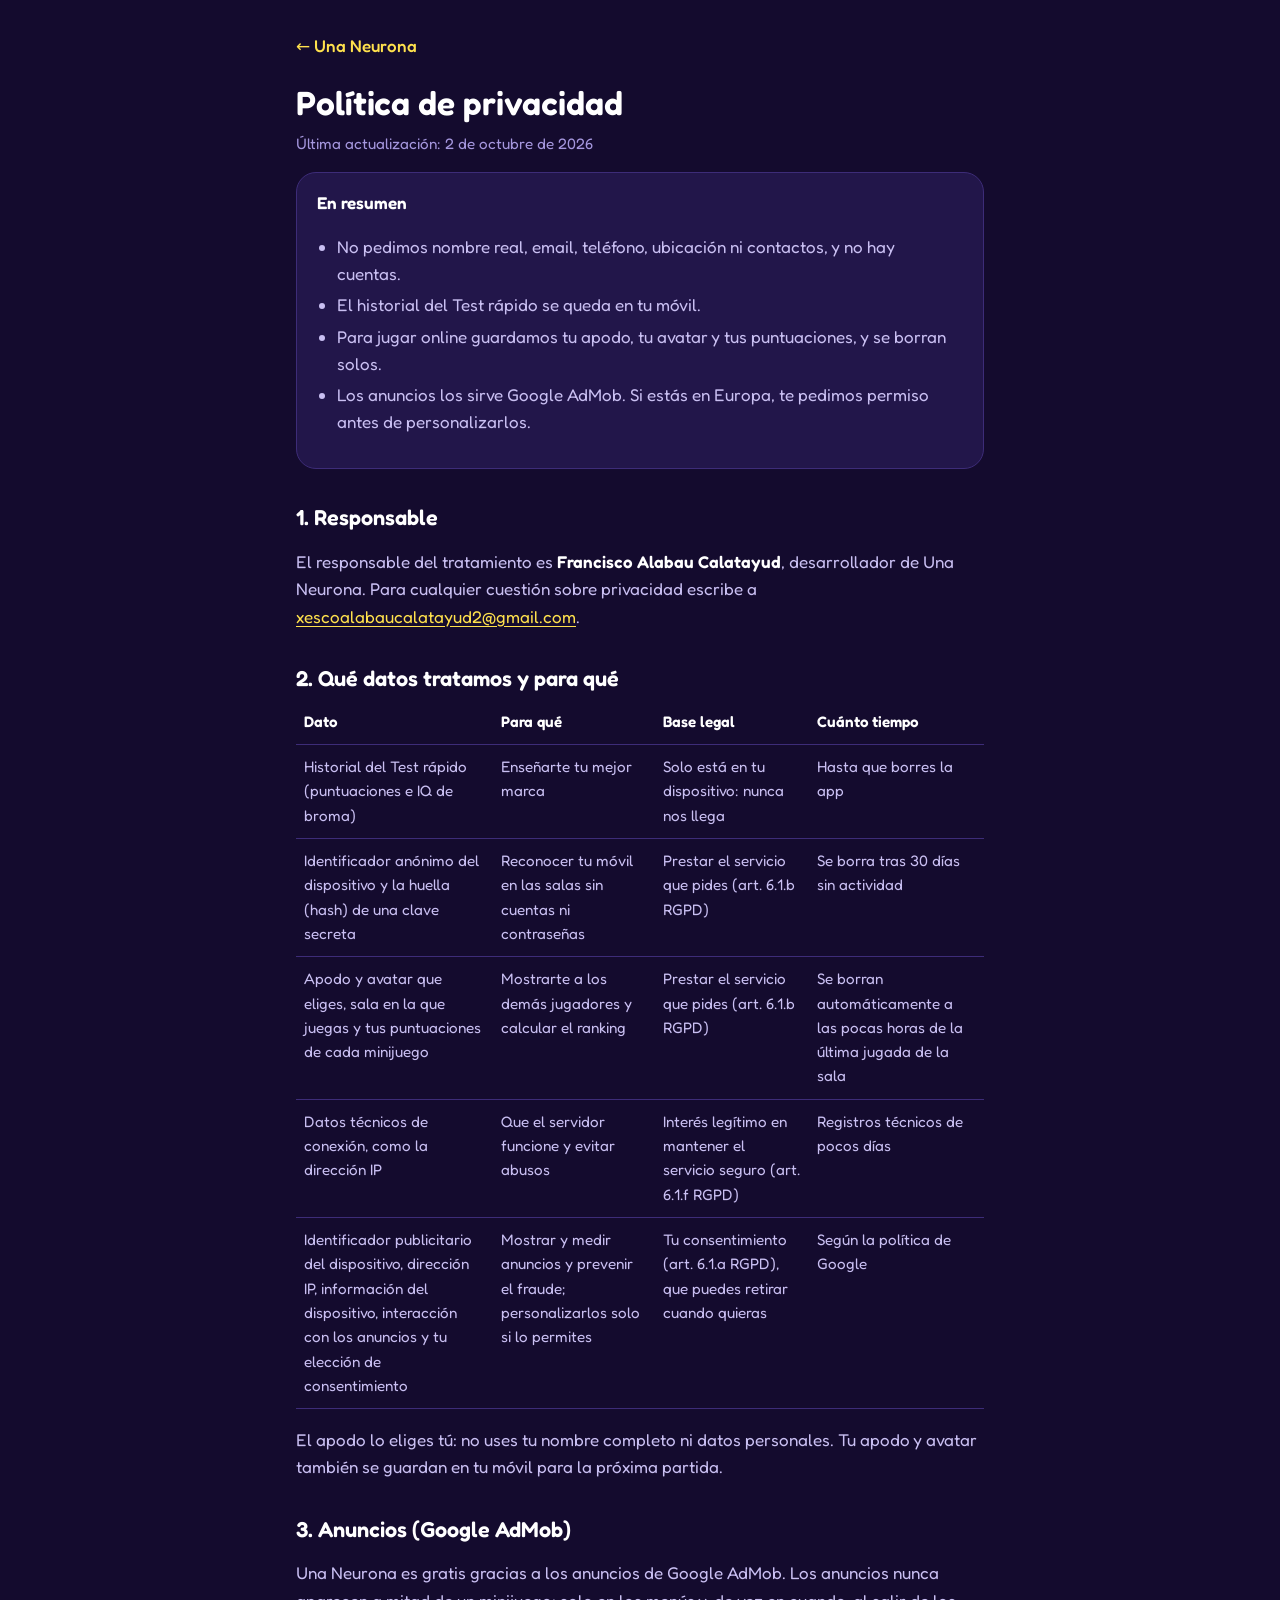
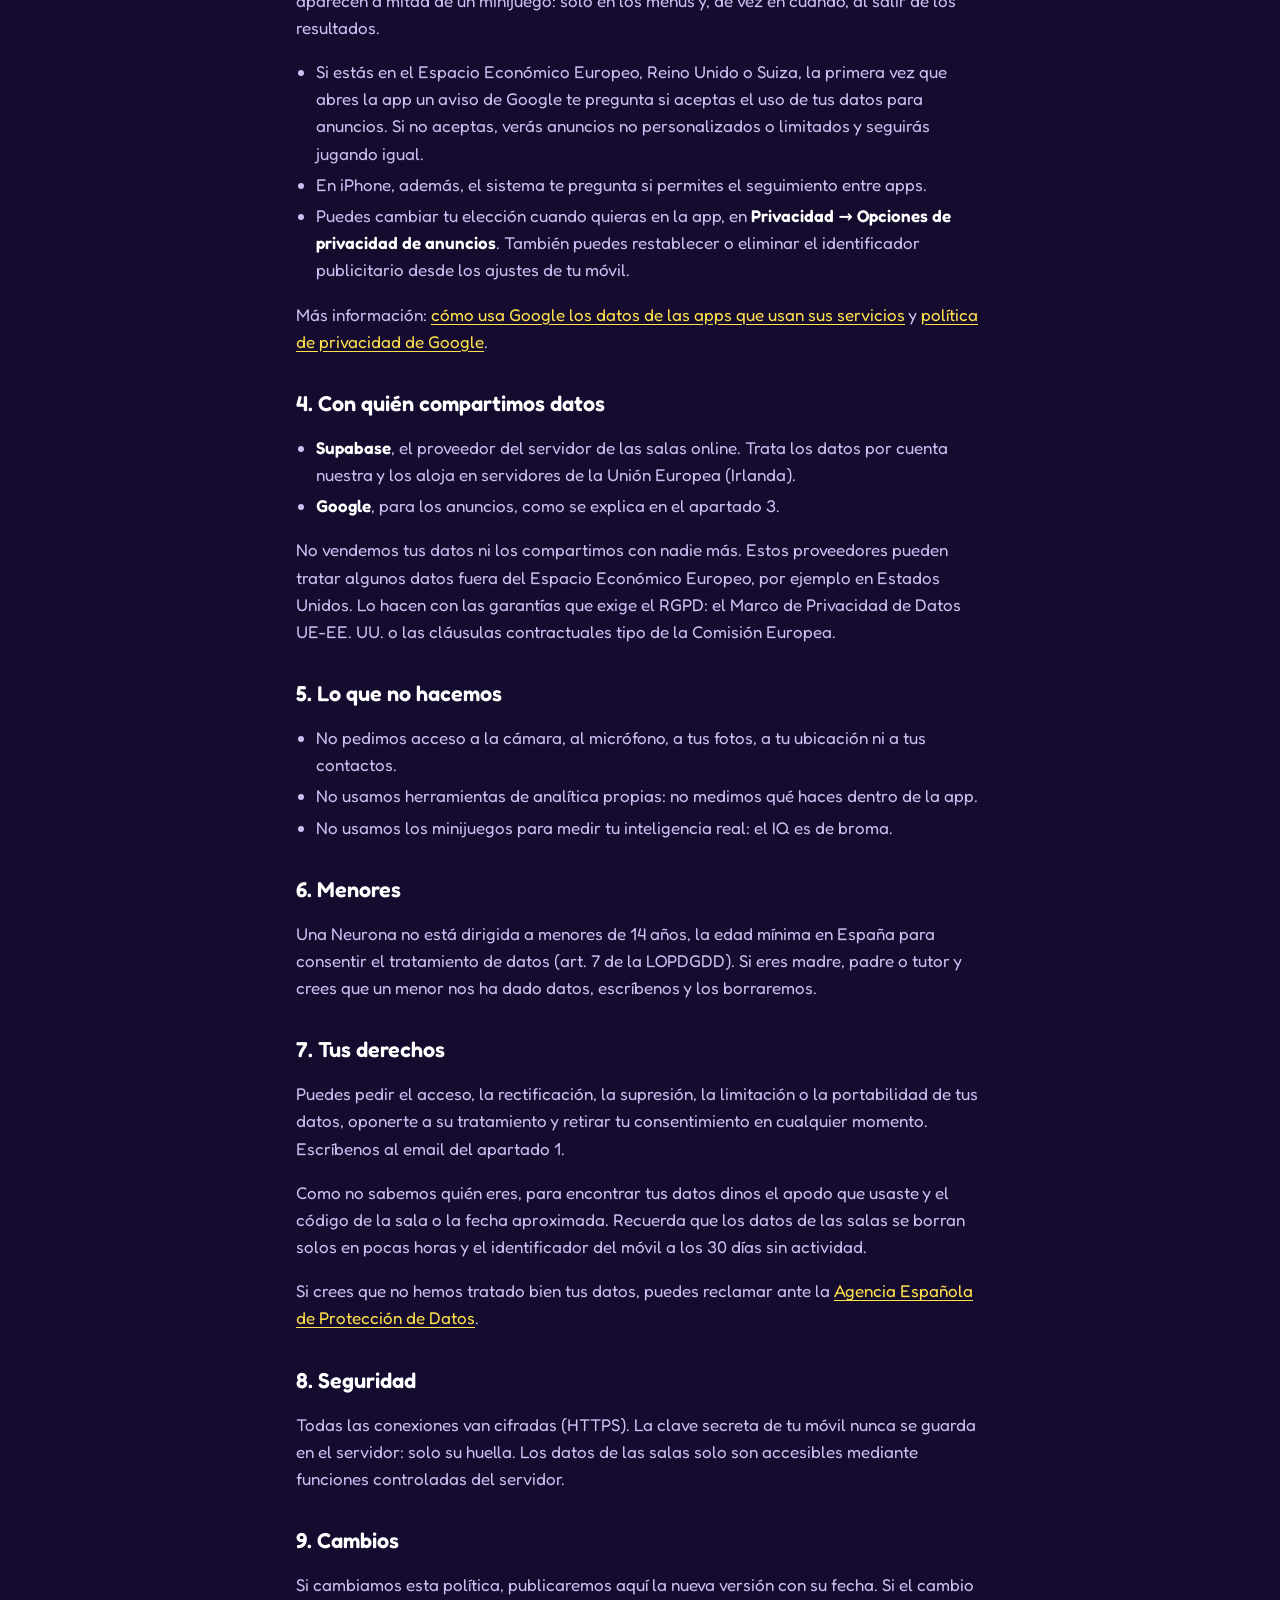
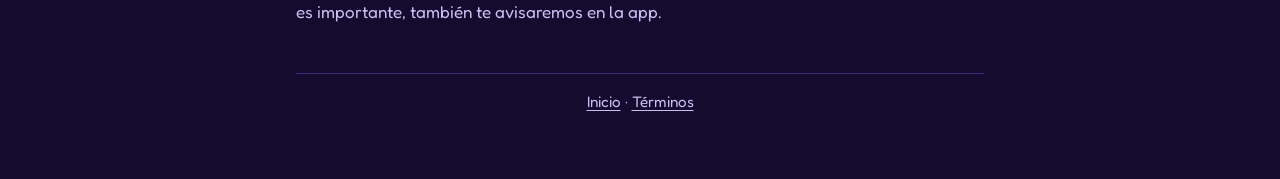
==== privacidad/index.html @ 9317ab6b "Una Neurona: web, privacidad, términos y app-ads.txt Co-Authored-By: Claude Opus 5.5 <noreply@anthro" ====
<!doctype html>
<html lang="es">
<head>
  <meta charset="utf-8">
  <meta name="viewport" content="width=device-width, initial-scale=1">
  <title>Privacidad · Una Neurona</title>
  <meta name="description" content="Política de privacidad de Una Neurona: qué datos tratamos, para qué, durante cuánto tiempo y cómo ejercer tus derechos.">
  <link rel="icon" href="/favicon.png">
  <link rel="preconnect" href="https://fonts.googleapis.com">
  <link rel="preconnect" href="https://fonts.gstatic.com" crossorigin>
  <link href="https://fonts.googleapis.com/css2?family=Fredoka:wght@400;500;600&display=swap" rel="stylesheet">
  <link rel="stylesheet" href="/assets/styles.css">
</head>
<body>
  <main>
    <a class="back" href="/">← Una Neurona</a>
    <h1>Política de privacidad</h1>
    <p class="updated">Última actualización: 2 de octubre de 2026</p>

    <div class="card">
      <strong>En resumen</strong>
      <ul>
        <li>No pedimos nombre real, email, teléfono, ubicación ni contactos, y no hay cuentas.</li>
        <li>El historial del Test rápido se queda en tu móvil.</li>
        <li>Para jugar online guardamos tu apodo, tu avatar y tus puntuaciones, y se borran solos.</li>
        <li>Los anuncios los sirve Google AdMob. Si estás en Europa, te pedimos permiso antes de personalizarlos.</li>
      </ul>
    </div>

    <h2>1. Responsable</h2>
    <p>
      El responsable del tratamiento es <strong>Francisco Alabau Calatayud</strong>, desarrollador de Una Neurona.
      Para cualquier cuestión sobre privacidad escribe a
      <a href="mailto:xescoalabaucalatayud2@gmail.com">xescoalabaucalatayud2@gmail.com</a>.
    </p>

    <h2>2. Qué datos tratamos y para qué</h2>
    <div class="table-wrap">
      <table>
        <thead>
          <tr><th>Dato</th><th>Para qué</th><th>Base legal</th><th>Cuánto tiempo</th></tr>
        </thead>
        <tbody>
          <tr>
            <td>Historial del Test rápido (puntuaciones e IQ de broma)</td>
            <td>Enseñarte tu mejor marca</td>
            <td>Solo está en tu dispositivo: nunca nos llega</td>
            <td>Hasta que borres la app</td>
          </tr>
          <tr>
            <td>Identificador anónimo del dispositivo y la huella (hash) de una clave secreta</td>
            <td>Reconocer tu móvil en las salas sin cuentas ni contraseñas</td>
            <td>Prestar el servicio que pides (art. 6.1.b RGPD)</td>
            <td>Se borra tras 30 días sin actividad</td>
          </tr>
          <tr>
            <td>Apodo y avatar que eliges, sala en la que juegas y tus puntuaciones de cada minijuego</td>
            <td>Mostrarte a los demás jugadores y calcular el ranking</td>
            <td>Prestar el servicio que pides (art. 6.1.b RGPD)</td>
            <td>Se borran automáticamente a las pocas horas de la última jugada de la sala</td>
          </tr>
          <tr>
            <td>Datos técnicos de conexión, como la dirección IP</td>
            <td>Que el servidor funcione y evitar abusos</td>
            <td>Interés legítimo en mantener el servicio seguro (art. 6.1.f RGPD)</td>
            <td>Registros técnicos de pocos días</td>
          </tr>
          <tr>
            <td>Identificador publicitario del dispositivo, dirección IP, información del dispositivo, interacción con los anuncios y tu elección de consentimiento</td>
            <td>Mostrar y medir anuncios y prevenir el fraude; personalizarlos solo si lo permites</td>
            <td>Tu consentimiento (art. 6.1.a RGPD), que puedes retirar cuando quieras</td>
            <td>Según la política de Google</td>
          </tr>
        </tbody>
      </table>
    </div>
    <p>
      El apodo lo eliges tú: no uses tu nombre completo ni datos personales. Tu apodo y avatar
      también se guardan en tu móvil para la próxima partida.
    </p>

    <h2>3. Anuncios (Google AdMob)</h2>
    <p>
      Una Neurona es gratis gracias a los anuncios de Google AdMob. Los anuncios nunca aparecen a
      mitad de un minijuego: solo en los menús y, de vez en cuando, al salir de los resultados.
    </p>
    <ul>
      <li>
        Si estás en el Espacio Económico Europeo, Reino Unido o Suiza, la primera vez que abres la app
        un aviso de Google te pregunta si aceptas el uso de tus datos para anuncios. Si no aceptas,
        verás anuncios no personalizados o limitados y seguirás jugando igual.
      </li>
      <li>En iPhone, además, el sistema te pregunta si permites el seguimiento entre apps.</li>
      <li>
        Puedes cambiar tu elección cuando quieras en la app, en <strong>Privacidad → Opciones de
        privacidad de anuncios</strong>. También puedes restablecer o eliminar el identificador
        publicitario desde los ajustes de tu móvil.
      </li>
    </ul>
    <p>
      Más información:
      <a href="https://policies.google.com/technologies/partner-sites" rel="noopener">cómo usa Google los datos de las apps que usan sus servicios</a>
      y <a href="https://policies.google.com/privacy" rel="noopener">política de privacidad de Google</a>.
    </p>

    <h2>4. Con quién compartimos datos</h2>
    <ul>
      <li>
        <strong>Supabase</strong>, el proveedor del servidor de las salas online. Trata los datos por
        cuenta nuestra y los aloja en servidores de la Unión Europea (Irlanda).
      </li>
      <li><strong>Google</strong>, para los anuncios, como se explica en el apartado 3.</li>
    </ul>
    <p>
      No vendemos tus datos ni los compartimos con nadie más. Estos proveedores pueden tratar algunos
      datos fuera del Espacio Económico Europeo, por ejemplo en Estados Unidos. Lo hacen con las
      garantías que exige el RGPD: el Marco de Privacidad de Datos UE-EE. UU. o las cláusulas
      contractuales tipo de la Comisión Europea.
    </p>

    <h2>5. Lo que no hacemos</h2>
    <ul>
      <li>No pedimos acceso a la cámara, al micrófono, a tus fotos, a tu ubicación ni a tus contactos.</li>
      <li>No usamos herramientas de analítica propias: no medimos qué haces dentro de la app.</li>
      <li>No usamos los minijuegos para medir tu inteligencia real: el IQ es de broma.</li>
    </ul>

    <h2>6. Menores</h2>
    <p>
      Una Neurona no está dirigida a menores de 14 años, la edad mínima en España para consentir el
      tratamiento de datos (art. 7 de la LOPDGDD). Si eres madre, padre o tutor y crees que un menor
      nos ha dado datos, escríbenos y los borraremos.
    </p>

    <h2>7. Tus derechos</h2>
    <p>
      Puedes pedir el acceso, la rectificación, la supresión, la limitación o la portabilidad de tus
      datos, oponerte a su tratamiento y retirar tu consentimiento en cualquier momento. Escríbenos al
      email del apartado 1.
    </p>
    <p>
      Como no sabemos quién eres, para encontrar tus datos dinos el apodo que usaste y el código de la
      sala o la fecha aproximada. Recuerda que los datos de las salas se borran solos en pocas horas y
      el identificador del móvil a los 30 días sin actividad.
    </p>
    <p>
      Si crees que no hemos tratado bien tus datos, puedes reclamar ante la
      <a href="https://www.aepd.es" rel="noopener">Agencia Española de Protección de Datos</a>.
    </p>

    <h2>8. Seguridad</h2>
    <p>
      Todas las conexiones van cifradas (HTTPS). La clave secreta de tu móvil nunca se guarda en el
      servidor: solo su huella. Los datos de las salas solo son accesibles mediante funciones
      controladas del servidor.
    </p>

    <h2>9. Cambios</h2>
    <p>
      Si cambiamos esta política, publicaremos aquí la nueva versión con su fecha. Si el cambio es
      importante, también te avisaremos en la app.
    </p>

    <footer>
      <a href="/">Inicio</a> · <a href="/terminos/">Términos</a>
    </footer>
  </main>
</body>
</html>
---- assets/styles.css ----
:root {
  --bg: #140B2E;
  --surface: #22164A;
  --border: #3D2C78;
  --text: #FFFFFF;
  --text-2: #C9BFF2;
  --muted: #A597DE;
  --primary: #FFE14D;
  --pink: #FF4FA3;
  color-scheme: dark;
}

* { box-sizing: border-box; }

html { -webkit-text-size-adjust: 100%; }

body {
  margin: 0;
  background: var(--bg);
  color: var(--text-2);
  font-family: 'Fredoka', system-ui, -apple-system, 'Segoe UI', sans-serif;
  font-size: 17px;
  line-height: 1.6;
}

main {
  max-width: 720px;
  margin: 0 auto;
  padding: 32px 16px 64px;
}

a { color: var(--primary); text-underline-offset: 3px; }
a:focus-visible { outline: 3px solid var(--pink); outline-offset: 3px; border-radius: 4px; }

h1, h2, h3 { color: var(--text); line-height: 1.2; font-weight: 600; }
h1 { font-size: 2.1rem; margin: 24px 0 8px; }
h2 { font-size: 1.35rem; margin: 36px 0 8px; }
h3 { font-size: 1.1rem; margin: 20px 0 4px; }

ul { padding-left: 1.2em; }
li { margin: 4px 0; }
strong { color: var(--text); font-weight: 600; }

.back { display: inline-block; font-weight: 500; text-decoration: none; }
.updated { color: var(--muted); font-size: 0.95rem; margin: 0; }

.card {
  background: var(--surface);
  border: 1px solid var(--border);
  border-radius: 20px;
  padding: 16px 20px;
  margin: 16px 0;
}

table { width: 100%; border-collapse: collapse; font-size: 0.95rem; }
th, td { text-align: left; vertical-align: top; padding: 10px 8px; border-bottom: 1px solid var(--border); }
th { color: var(--text); font-weight: 600; }
.table-wrap { overflow-x: auto; }

.hero { text-align: center; padding-top: 24px; }
.hero img { width: min(360px, 100%); height: auto; }
.tagline { color: var(--text); font-size: 1.4rem; font-weight: 500; margin: 16px 0 8px; }
.soon {
  display: inline-block;
  background: var(--primary);
  color: var(--bg);
  font-weight: 600;
  border-radius: 999px;
  padding: 10px 22px;
  margin: 16px 0;
}
.features { list-style: none; padding: 0; text-align: left; }
.features li { margin: 10px 0; }

footer {
  margin-top: 48px;
  padding-top: 16px;
  border-top: 1px solid var(--border);
  color: var(--muted);
  font-size: 0.95rem;
  text-align: center;
}
footer a { color: var(--text-2); }
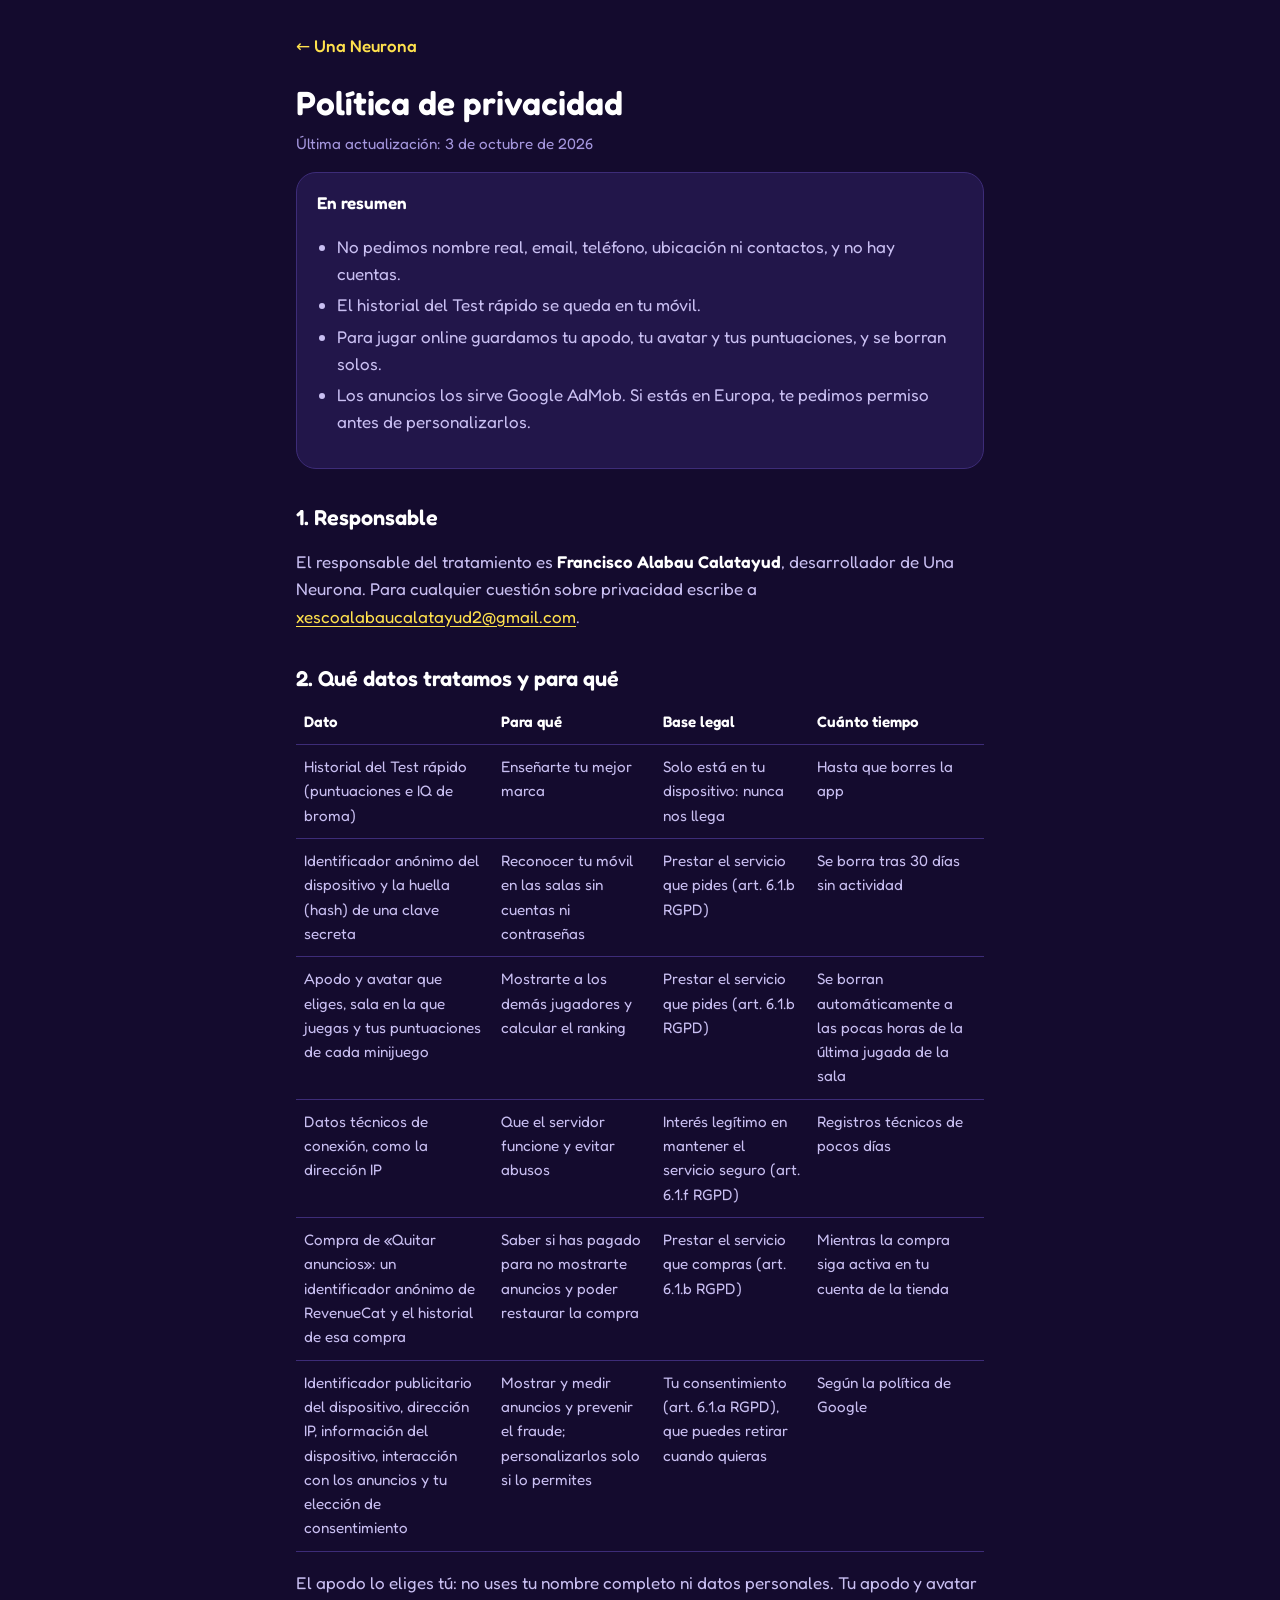
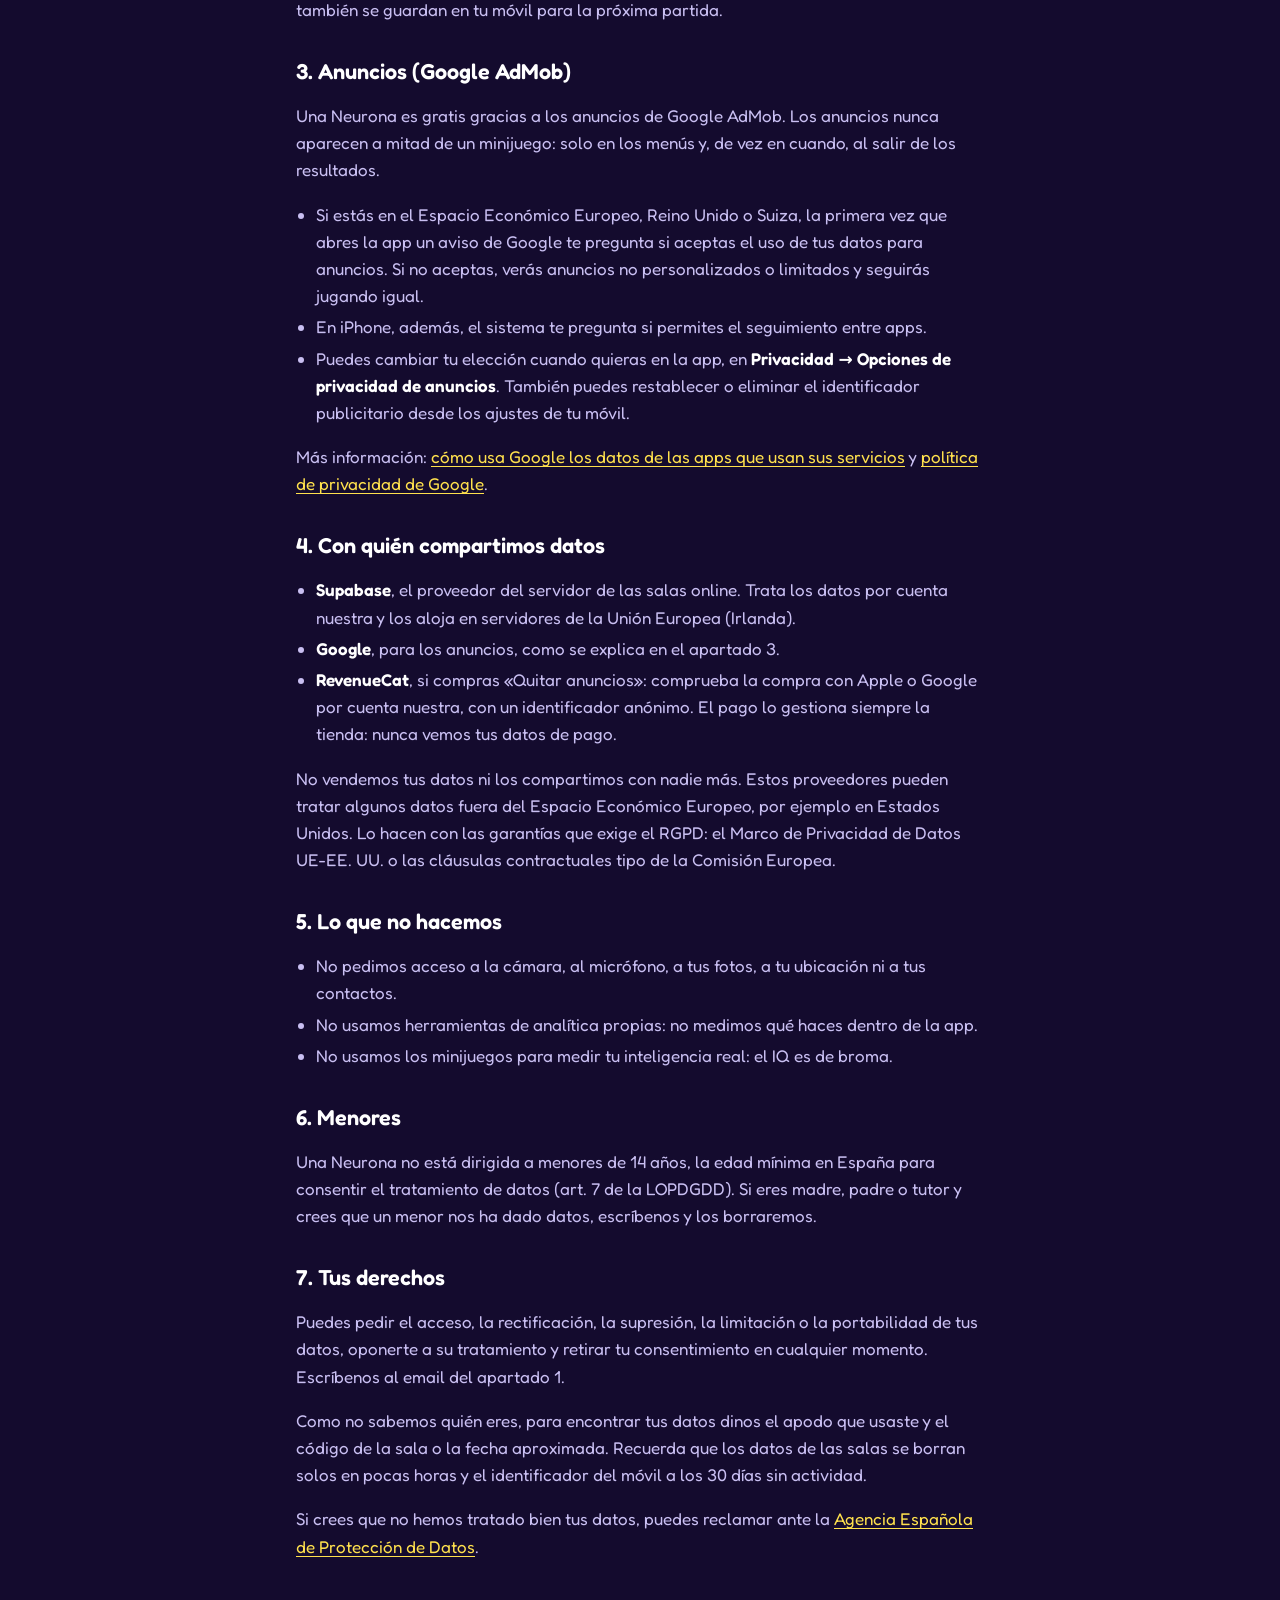
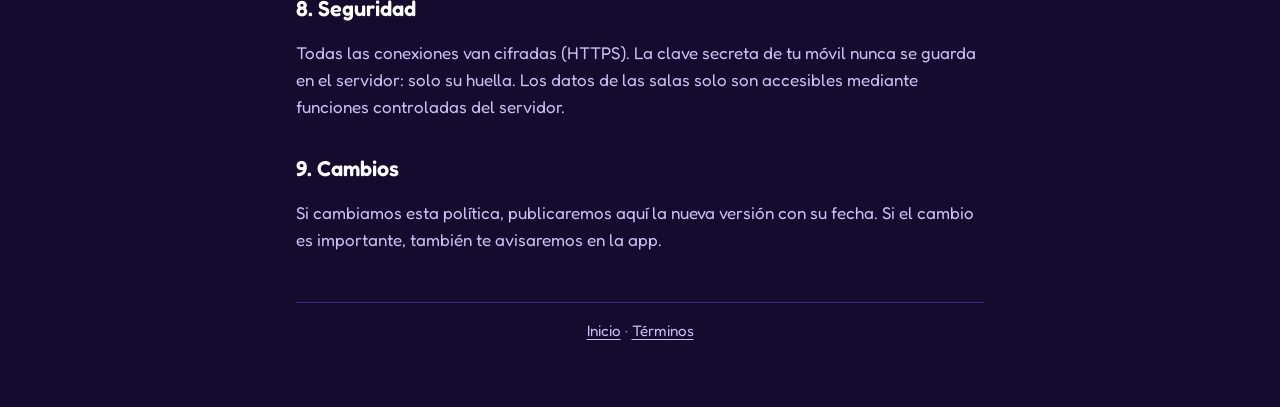
==== commit 5329af9c: "Privacidad y términos: compra «Quitar anuncios» y RevenueCat Co-Authored-By: Claude Opus 5.5 <norepl" ====
--- a/privacidad/index.html
+++ b/privacidad/index.html
@@ -15,7 +15,7 @@
   <main>
     <a class="back" href="/">← Una Neurona</a>
     <h1>Política de privacidad</h1>
-    <p class="updated">Última actualización: 2 de octubre de 2026</p>
+    <p class="updated">Última actualización: 3 de octubre de 2026</p>
 
     <div class="card">
       <strong>En resumen</strong>
@@ -66,6 +66,12 @@
             <td>Registros técnicos de pocos días</td>
           </tr>
           <tr>
+            <td>Compra de «Quitar anuncios»: un identificador anónimo de RevenueCat y el historial de esa compra</td>
+            <td>Saber si has pagado para no mostrarte anuncios y poder restaurar la compra</td>
+            <td>Prestar el servicio que compras (art. 6.1.b RGPD)</td>
+            <td>Mientras la compra siga activa en tu cuenta de la tienda</td>
+          </tr>
+          <tr>
             <td>Identificador publicitario del dispositivo, dirección IP, información del dispositivo, interacción con los anuncios y tu elección de consentimiento</td>
             <td>Mostrar y medir anuncios y prevenir el fraude; personalizarlos solo si lo permites</td>
             <td>Tu consentimiento (art. 6.1.a RGPD), que puedes retirar cuando quieras</td>
@@ -110,6 +116,11 @@
         cuenta nuestra y los aloja en servidores de la Unión Europea (Irlanda).
       </li>
       <li><strong>Google</strong>, para los anuncios, como se explica en el apartado 3.</li>
+      <li>
+        <strong>RevenueCat</strong>, si compras «Quitar anuncios»: comprueba la compra con Apple o Google
+        por cuenta nuestra, con un identificador anónimo. El pago lo gestiona siempre la tienda: nunca
+        vemos tus datos de pago.
+      </li>
     </ul>
     <p>
       No vendemos tus datos ni los compartimos con nadie más. Estos proveedores pueden tratar algunos
